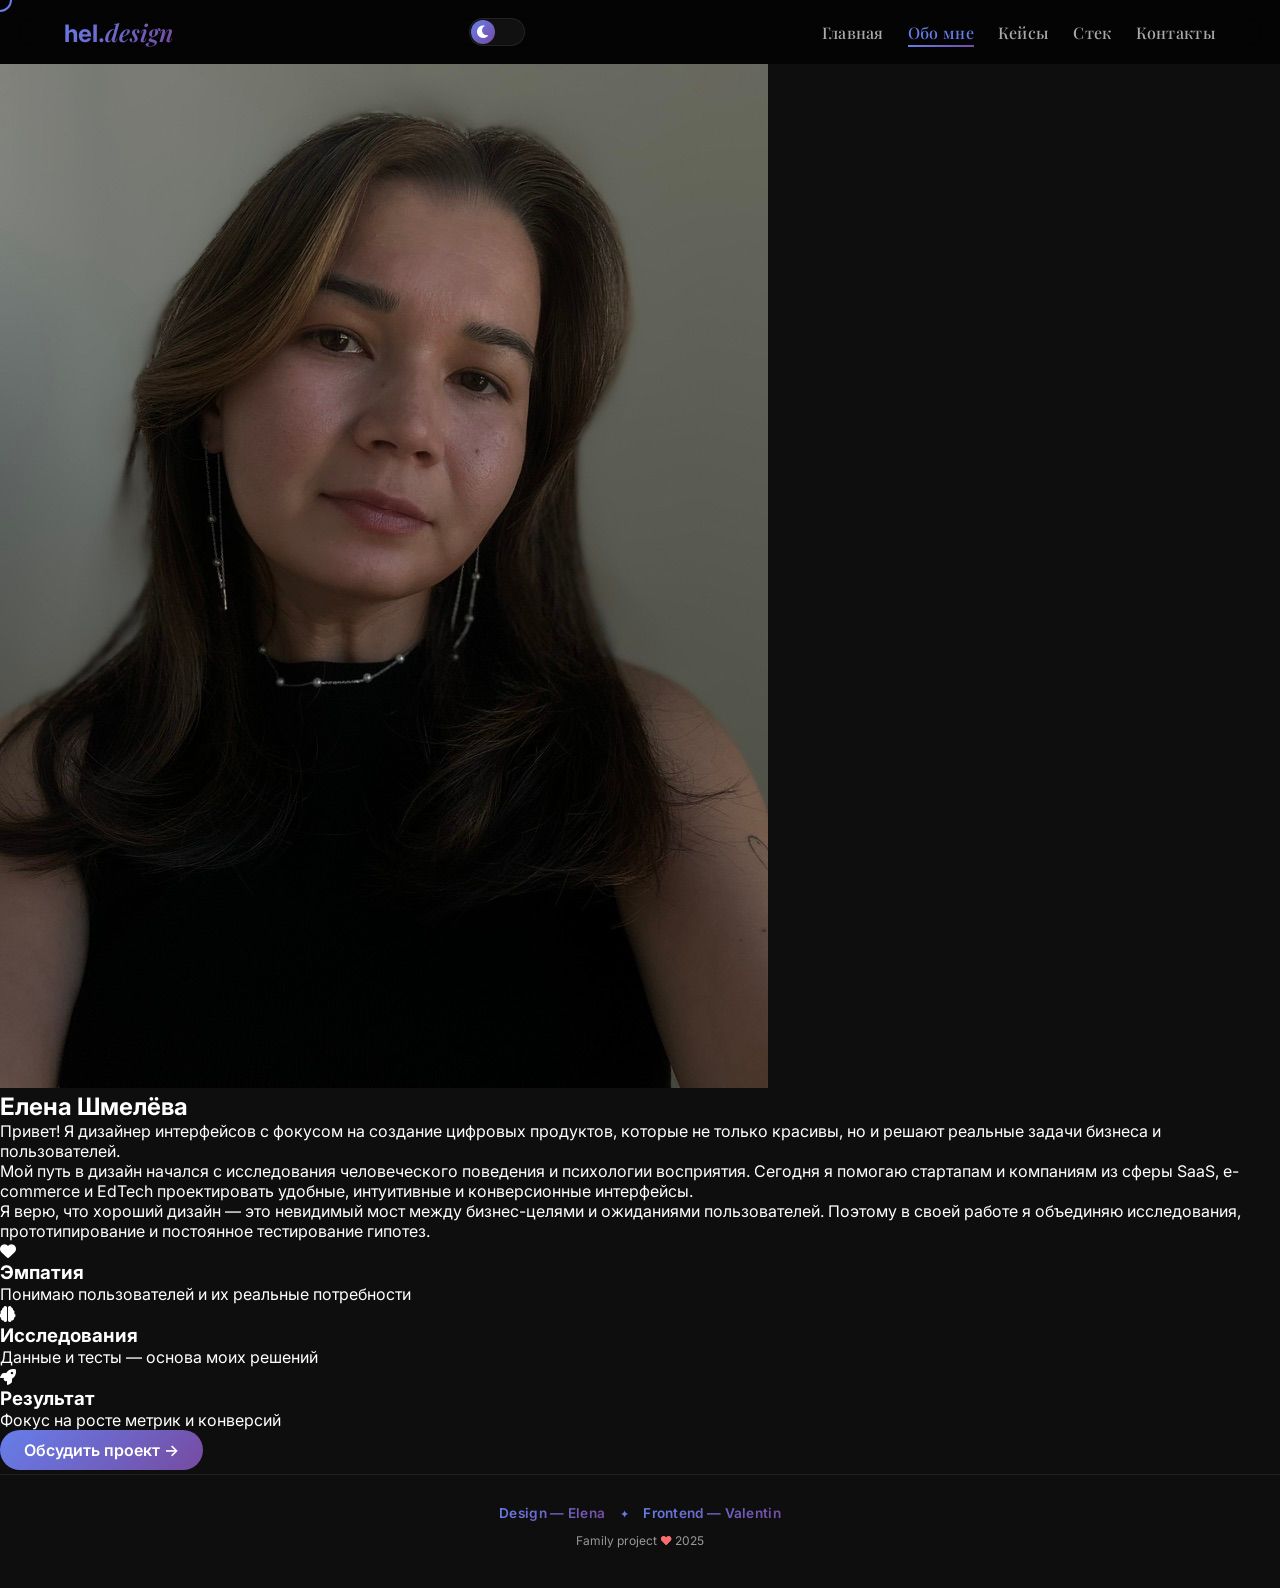
==== about.html @ 21d123be "Create about.html" ====
<!DOCTYPE html>
<html lang="ru">
<head>
    <meta charset="UTF-8">
    <meta name="viewport" content="width=device-width, initial-scale=1.0, viewport-fit=cover">
    <title>hel.design — Обо мне</title>
    <meta name="description" content="UI/UX дизайнер. История, подход, инструменты и ценности.">
    
    <link rel="icon" type="image/svg+xml" href="favicon-dark.svg" id="dynamicFavicon">
    <link rel="alternate icon" href="favicon-dark.svg">
    
    <link href="https://fonts.googleapis.com/css2?family=Inter:opsz,wght@14..32,300..700&display=swap" rel="stylesheet">
    <link href="https://fonts.googleapis.com/css2?family=Playfair+Display:wght@400;500;600;700&display=swap" rel="stylesheet">
    <link rel="stylesheet" href="https://cdnjs.cloudflare.com/ajax/libs/font-awesome/6.0.0-beta3/css/all.min.css">
    <link rel="stylesheet" href="style.css">
    
    <script>
        const savedTheme = localStorage.getItem('theme');
        if (savedTheme === 'light') {
            document.documentElement.setAttribute('data-theme', 'light');
            const favicon = document.getElementById('dynamicFavicon');
            if (favicon) favicon.href = 'favicon-light.svg';
        }
    </script>
</head>
<body>

<div class="custom-cursor"></div>

<header class="header">
    <a href="index.html" class="logo">hel.<span class="logo-serif">design</span></a>
    <div class="theme-switch" id="themeSwitch">
        <div class="theme-switch-track"></div>
        <div class="theme-switch-thumb">
            <i class="fas fa-moon"></i>
            <i class="fas fa-sun"></i>
        </div>
    </div>
    <nav>
        <a href="index.html" class="nav-link">Главная</a>
        <a href="about.html" class="nav-link active">Обо мне</a>
        <a href="index.html#cases" class="nav-link">Кейсы</a>
        <a href="index.html#stack" class="nav-link">Стек</a>
        <a href="index.html#contact" class="nav-link">Контакты</a>
    </nav>
</header>

<section class="about-hero">
    <div class="about-container">
        <div class="about-image">
            <img src="Helena.jpeg" alt="Елена">
        </div>
        <div class="about-text">
            <h1>Елена Шмелёва</h1>
            <p>Привет! Я дизайнер интерфейсов с фокусом на создание цифровых продуктов, которые не только красивы, но и решают реальные задачи бизнеса и пользователей.</p>
            <p>Мой путь в дизайн начался с исследования человеческого поведения и психологии восприятия. Сегодня я помогаю стартапам и компаниям из сферы SaaS, e-commerce и EdTech проектировать удобные, интуитивные и конверсионные интерфейсы.</p>
            <p>Я верю, что хороший дизайн — это невидимый мост между бизнес-целями и ожиданиями пользователей. Поэтому в своей работе я объединяю исследования, прототипирование и постоянное тестирование гипотез.</p>
            
            <div class="values">
                <div class="value-item">
                    <i class="fas fa-heart"></i>
                    <h3>Эмпатия</h3>
                    <p>Понимаю пользователей и их реальные потребности</p>
                </div>
                <div class="value-item">
                    <i class="fas fa-brain"></i>
                    <h3>Исследования</h3>
                    <p>Данные и тесты — основа моих решений</p>
                </div>
                <div class="value-item">
                    <i class="fas fa-rocket"></i>
                    <h3>Результат</h3>
                    <p>Фокус на росте метрик и конверсий</p>
                </div>
            </div>
        </div>
    </div>
</section>

<section class="about-footer">
    <a href="index.html#contact" class="btn-primary">Обсудить проект →</a>
</section>

<footer class="footer">
    <div class="footer-content">
        <p class="footer-roles">
            <span class="role-design">Design — Elena</span>
            <span class="divider">✦</span>
            <span class="role-frontend">Frontend — Valentin</span>
        </p>
        <p class="family-sign">Family project <span class="heart">❤️</span> 2025</p>
    </div>
</footer>

<script>
    const themeSwitch = document.getElementById('themeSwitch');
    const favicon = document.getElementById('dynamicFavicon');
    
    function setTheme(theme) {
        if (theme === 'light') {
            document.documentElement.setAttribute('data-theme', 'light');
            localStorage.setItem('theme', 'light');
            if (favicon) favicon.href = 'favicon-light.svg';
        } else {
            document.documentElement.removeAttribute('data-theme');
            localStorage.setItem('theme', 'dark');
            if (favicon) favicon.href = 'favicon-dark.svg';
        }
    }
    themeSwitch.addEventListener('click', () => {
        const isDark = !document.documentElement.hasAttribute('data-theme');
        setTheme(isDark ? 'light' : 'dark');
    });
    
    const cursor = document.querySelector('.custom-cursor');
    if (cursor && window.innerWidth > 768) {
        document.addEventListener('mousemove', (e) => {
            cursor.style.left = e.clientX + 'px';
            cursor.style.top = e.clientY + 'px';
        });
        const interactive = document.querySelectorAll('a, button, .btn-primary, .social-link, .theme-switch, .nav-link');
        interactive.forEach(el => {
            el.addEventListener('mouseenter', () => {
                cursor.style.width = '40px';
                cursor.style.height = '40px';
                cursor.style.borderColor = 'var(--accent-color)';
                cursor.style.background = 'rgba(102,126,234,0.1)';
            });
            el.addEventListener('mouseleave', () => {
                cursor.style.width = '24px';
                cursor.style.height = '24px';
                cursor.style.borderColor = 'var(--accent-color)';
                cursor.style.background = 'transparent';
            });
        });
    }
</script>
</body>
</html>
---- style.css ----
@import url('https://fonts.googleapis.com/css2?family=Playfair+Display:wght@400;500;600;700&display=swap');
@import url('https://fonts.googleapis.com/css2?family=Space+Grotesk:wght@300;400;500;600;700&display=swap');

:root {
    --bg-primary: #0e0e0e;
    --bg-secondary: #0a0a0a;
    --bg-card: #1a1a1a;
    --text-primary: #ffffff;
    --text-secondary: #aaa;
    --accent-color: #667eea;
    --accent-gradient: linear-gradient(135deg, #667eea, #764ba2);
    --border-color: rgba(255,255,255,0.08);
    --hero-gradient: radial-gradient(circle at 0% 0%, #0e0e0e, #1a1a2e, #2a1a3e);
    --gradient-start: #1a1a2e;
    --gradient-end: #0a0a0a;
    --stats-bg: rgba(255,255,255,0.05);
    --stats-border: rgba(255,255,255,0.08);
    --stats-hover: rgba(255,255,255,0.08);
}

[data-theme="light"] {
    --bg-primary: #f5f0eb;
    --bg-secondary: #efe8e0;
    --bg-card: #ffffff;
    --text-primary: #2c3e2f;
    --text-secondary: #5a6e5d;
    --accent-color: #2d5a2c;
    --accent-gradient: linear-gradient(135deg, #2d5a2c, #4a7c48);
    --border-color: rgba(0,0,0,0.06);
    --hero-gradient: radial-gradient(circle at 0% 0%, #f5f0eb, #e8dfd5, #f0ebe3);
    --gradient-start: #e8dfd5;
    --gradient-end: #dad0c4;
    --stats-bg: rgba(0,0,0,0.03);
    --stats-border: rgba(0,0,0,0.06);
    --stats-hover: rgba(0,0,0,0.05);
}

* {
    margin: 0;
    padding: 0;
    box-sizing: border-box;
}

body {
    font-family: 'Inter', sans-serif;
    background: var(--bg-primary);
    color: var(--text-primary);
    scroll-behavior: smooth;
    overflow-x: hidden;
    transition: background 0.3s ease, color 0.3s ease;
}

@media (min-width: 769px) {
    body {
        cursor: none;
    }
}

.custom-cursor {
    width: 24px;
    height: 24px;
    border: 2px solid var(--accent-color);
    border-radius: 50%;
    position: fixed;
    pointer-events: none;
    z-index: 9999;
    transition: width 0.2s, height 0.2s, background 0.2s, border-color 0.2s;
    transform: translate(-50%, -50%);
    backdrop-filter: blur(2px);
}

.hero {
    padding: 60px 5%;
    background: var(--hero-gradient);
    animation: gradientShift 10s ease infinite;
    background-size: 200% 200%;
    border-bottom: 1px solid var(--border-color);
}

@keyframes gradientShift {
    0% { background-position: 0% 0%; }
    50% { background-position: 100% 100%; }
    100% { background-position: 0% 0%; }
}

.header {
    position: sticky;
    top: 0;
    backdrop-filter: blur(12px);
    background: rgba(0, 0, 0, 0.7);
    display: flex;
    justify-content: space-between;
    align-items: center;
    padding: 16px 5%;
    z-index: 100;
    flex-wrap: wrap;
    gap: 12px;
}

[data-theme="light"] .header {
    background: rgba(245, 240, 235, 0.9);
}

.logo {
    font-family: 'Inter', sans-serif;
    font-size: 1.5rem;
    font-weight: 700;
    background: var(--accent-gradient);
    -webkit-background-clip: text;
    background-clip: text;
    color: transparent;
    text-decoration: none;
    transition: opacity 0.2s;
}

.logo-serif {
    font-family: 'Playfair Display', serif;
    font-weight: 600;
    font-style: italic;
}

.nav-link {
    font-family: 'Playfair Display', serif;
    font-weight: 500;
    letter-spacing: 0.3px;
    color: var(--text-secondary);
    text-decoration: none;
    transition: color 0.2s;
    position: relative;
}

.nav-link::after {
    content: '';
    position: absolute;
    bottom: -4px;
    left: 0;
    width: 0;
    height: 2px;
    background: var(--accent-gradient);
    transition: width 0.3s;
}

.nav-link:hover::after,
.nav-link.active::after {
    width: 100%;
}

.nav-link:hover,
.nav-link.active {
    color: var(--accent-color);
}

.theme-switch {
    position: relative;
    width: 56px;
    height: 28px;
    cursor: pointer;
    flex-shrink: 0;
}

.theme-switch-track {
    position: absolute;
    top: 0;
    left: 0;
    width: 100%;
    height: 100%;
    background: var(--stats-bg);
    border: 1px solid var(--border-color);
    border-radius: 28px;
    transition: all 0.3s;
}

.theme-switch-thumb {
    position: absolute;
    top: 2px;
    left: 2px;
    width: 24px;
    height: 24px;
    background: var(--accent-gradient);
    border-radius: 50%;
    display: flex;
    align-items: center;
    justify-content: center;
    transition: transform 0.3s cubic-bezier(0.2, 0.9, 0.4, 1.1);
    transform: translateX(0);
}

.theme-switch-thumb i {
    font-size: 0.9rem;
    color: white;
    position: absolute;
    transition: opacity 0.2s;
}

.theme-switch-thumb .fa-moon {
    opacity: 1;
}

.theme-switch-thumb .fa-sun {
    opacity: 0;
}

[data-theme="light"] .theme-switch-thumb {
    transform: translateX(28px);
}

[data-theme="light"] .theme-switch-thumb .fa-moon {
    opacity: 0;
}

[data-theme="light"] .theme-switch-thumb .fa-sun {
    opacity: 1;
}

.theme-switch:hover .theme-switch-track {
    border-color: var(--accent-color);
    background: var(--stats-hover);
}

nav {
    display: flex;
    gap: 24px;
}

.hero-container {
    max-width: 1200px;
    margin: 0 auto;
    display: flex;
    align-items: center;
    gap: 60px;
    flex-wrap: wrap;
}

.hero-text {
    flex: 1;
    min-width: 260px;
}

/* Футуристичный шрифт для заголовка */
.futuristic-title {
    font-family: 'Space Grotesk', 'Inter', sans-serif;
    font-weight: 600;
    letter-spacing: -0.02em;
    font-size: clamp(2.2rem, 6vw, 3.5rem);
    line-height: 1.2;
    margin-bottom: 20px;
}

.gradient-text {
    background: var(--accent-gradient);
    -webkit-background-clip: text;
    background-clip: text;
    color: transparent;
}

.hero-text p {
    color: var(--text-secondary);
    font-size: 1rem;
    margin-bottom: 30px;
}

.hero-buttons {
    display: flex;
    gap: 16px;
    flex-wrap: wrap;
    margin-bottom: 24px;
}

.btn-primary, .btn-secondary, .btn-submit, .btn-glass {
    padding: 10px 24px;
    border-radius: 40px;
    text-decoration: none;
    font-weight: 600;
    transition: all 0.3s cubic-bezier(0.2, 0.9, 0.4, 1.1);
    position: relative;
    overflow: hidden;
    display: inline-block;
    border: none;
    cursor: pointer;
}

.btn-primary, .btn-submit {
    background: var(--accent-gradient);
    color: white;
}

.btn-primary::after, .btn-submit::after {
    content: '';
    position: absolute;
    top: 50%;
    left: 50%;
    width: 0;
    height: 0;
    border-radius: 50%;
    background: rgba(255,255,255,0.3);
    transform: translate(-50%, -50%);
    transition: width 0.4s, height 0.4s;
}

.btn-primary:hover::after, .btn-submit:hover::after {
    width: 200%;
    height: 200%;
}

.btn-primary:hover, .btn-submit:hover {
    transform: translateY(-2px);
    filter: brightness(1.05);
}

.btn-glass {
    background: rgba(255, 255, 255, 0.1);
    backdrop-filter: blur(8px);
    color: var(--text-primary);
    border: 1px solid rgba(255, 255, 255, 0.2);
}

.btn-glass:hover {
    background: rgba(255, 255, 255, 0.2);
    transform: translateY(-2px);
}

/* Анимированная градиентная фигура */
.hero-shape {
    flex: 1;
    display: flex;
    justify-content: center;
    align-items: center;
    min-width: 280px;
}

.glowing-sphere {
    position: relative;
    width: 280px;
    height: 280px;
    display: flex;
    justify-content: center;
    align-items: center;
}

.sphere-core {
    position: absolute;
    width: 100%;
    height: 100%;
    background: radial-gradient(circle, var(--accent-color) 0%, rgba(102,126,234,0.2) 70%);
    border-radius: 50%;
    filter: blur(20px);
    opacity: 0.7;
    animation: pulse 3s ease infinite;
}

.sphere-ring {
    position: absolute;
    width: 90%;
    height: 90%;
    border: 2px solid var(--accent-color);
    border-radius: 50%;
    animation: rotate 8s linear infinite;
}

.sphere-ring::before {
    content: '';
    position: absolute;
    top: -8px;
    left: 50%;
    width: 12px;
    height: 12px;
    background: var(--accent-color);
    border-radius: 50%;
    transform: translateX(-50%);
    box-shadow: 0 0 12px var(--accent-color);
}

.sphere-particles {
    position: absolute;
    width: 120%;
    height: 120%;
    background: radial-gradient(circle, rgba(102,126,234,0.3) 1%, transparent 1%);
    background-size: 20px 20px;
    border-radius: 50%;
    animation: rotateReverse 12s linear infinite;
}

@keyframes pulse {
    0%, 100% { transform: scale(1); opacity: 0.6; }
    50% { transform: scale(1.1); opacity: 0.9; }
}

@keyframes rotate {
    from { transform: rotate(0deg); }
    to { transform: rotate(360deg); }
}

@keyframes rotateReverse {
    from { transform: rotate(0deg); }
    to { transform: rotate(-360deg); }
}

.cases {
    padding: 60px 5%;
    max-width: 1400px;
    margin: 0 auto;
    background: var(--bg-primary);
}

.cases h2 {
    margin-bottom: 16px;
    font-size: 1.8rem;
    text-align: center;
}

.cases-note {
    text-align: center;
    font-size: 0.85rem;
    margin-bottom: 40px;
    opacity: 1;
    font-weight: 500;
    background: linear-gradient(135deg, #667eea, #764ba2, #a5b4fc, #667eea);
    background-size: 300% 300%;
    -webkit-background-clip: text;
    background-clip: text;
    color: transparent;
    animation: gentleGlow 4s ease infinite;
}

[data-theme="light"] .cases-note {
    background: linear-gradient(135deg, #2d5a2c, #4a7c48, #6a9c68, #2d5a2c);
    background-size: 300% 300%;
    -webkit-background-clip: text;
    background-clip: text;
    color: transparent;
    animation: gentleGlowLight 4s ease infinite;
}

@keyframes gentleGlow {
    0% {
        background-position: 0% 50%;
        text-shadow: 0 0 2px rgba(102,126,234,0.2);
    }
    50% {
        background-position: 100% 50%;
        text-shadow: 0 0 8px rgba(102,126,234,0.3);
    }
    100% {
        background-position: 0% 50%;
        text-shadow: 0 0 2px rgba(102,126,234,0.2);
    }
}

@keyframes gentleGlowLight {
    0% {
        background-position: 0% 50%;
        text-shadow: 0 0 2px rgba(45,90,44,0.15);
    }
    50% {
        background-position: 100% 50%;
        text-shadow: 0 0 8px rgba(45,90,44,0.25);
    }
    100% {
        background-position: 0% 50%;
        text-shadow: 0 0 2px rgba(45,90,44,0.15);
    }
}

.cases-grid {
    display: grid;
    grid-template-columns: repeat(auto-fill, minmax(280px, 1fr));
    gap: 1.5rem;
    align-items: start;
}

.case {
    background: var(--bg-card);
    border-radius: 24px;
    overflow: hidden;
    text-decoration: none;
    color: var(--text-primary);
    transition: all 0.3s cubic-bezier(0.2, 0.9, 0.4, 1.1);
    display: flex;
    flex-direction: column;
    opacity: 0;
    transform: translateY(30px);
    animation: fadeInUp 0.6s forwards;
    border: 1px solid var(--border-color);
    break-inside: avoid;
    transform-style: preserve-3d;
    perspective: 1000px;
}

.case:hover {
    transform: translateY(-6px) rotateX(2deg) rotateY(2deg) scale(1.02);
    box-shadow: 0 25px 35px rgba(0,0,0,0.3);
}

@keyframes fadeInUp {
    to {
        opacity: 1;
        transform: translateY(0);
    }
}

.size-small {
    grid-row: span 1;
    opacity: 0.9;
    transform: translateY(10px);
}
.size-small:hover {
    transform: translateY(4px) rotateX(2deg) rotateY(2deg) scale(1.02);
}

.size-normal {
    grid-row: span 1;
}

.size-large {
    grid-row: span 2;
}

.size-wide {
    grid-column: span 2;
    grid-row: span 1;
}

.margin-top-20 {
    margin-top: 1.25rem;
}
.margin-top-40 {
    margin-top: 2.5rem;
}
.margin-top--20 {
    margin-top: -1.25rem;
}
.margin-top--40 {
    margin-top: -2.5rem;
}

.case-image {
    width: 100%;
    aspect-ratio: 16 / 9;
    overflow: hidden;
}

.case-image img {
    width: 100%;
    height: 100%;
    object-fit: cover;
    transition: transform 0.5s;
}

.case:hover .case-image img {
    transform: scale(1.05);
}

.case-info {
    padding: 20px;
}

.case-info h3 {
    font-size: 1.2rem;
    margin-bottom: 6px;
}

.case-info p {
    color: var(--text-secondary);
    font-size: 0.85rem;
    line-height: 1.4;
}

.tag {
    display: inline-block;
    background: var(--accent-gradient);
    color: white;
    font-size: 0.7rem;
    padding: 0.2rem 0.8rem;
    border-radius: 20px;
    margin-top: 0.5rem;
}

.case-featured {
    position: relative;
    border: 2px solid var(--accent-color);
    box-shadow: 0 0 20px rgba(102, 126, 234, 0.4);
    transform: scale(1.02);
}

.case-featured:hover {
    transform: translateY(-6px) rotateX(2deg) rotateY(2deg) scale(1.03);
    box-shadow: 0 0 30px rgba(102, 126, 234, 0.6);
}

.featured-badge {
    position: absolute;
    top: 12px;
    right: 12px;
    background: var(--accent-gradient);
    color: white;
    font-size: 0.7rem;
    font-weight: 600;
    padding: 4px 10px;
    border-radius: 20px;
    z-index: 10;
    backdrop-filter: blur(4px);
    box-shadow: 0 2px 8px rgba(0,0,0,0.2);
    letter-spacing: 0.5px;
    white-space: nowrap;
}

[data-theme="light"] .case-featured {
    border: 2px solid var(--accent-color);
    box-shadow: 0 0 20px rgba(45, 90, 44, 0.3);
}

[data-theme="light"] .case-featured:hover {
    box-shadow: 0 0 30px rgba(45, 90, 44, 0.5);
}

.stack {
    padding: 60px 5%;
    background: var(--bg-secondary);
    text-align: center;
}

.stack h2 {
    margin-bottom: 2rem;
    font-size: 1.8rem;
}

.stack-grid {
    display: grid;
    grid-template-columns: repeat(auto-fit, minmax(220px, 1fr));
    gap: 2rem;
    max-width: 1000px;
    margin: 0 auto;
}

.stack-item {
    background: var(--bg-card);
    border-radius: 24px;
    padding: 1.5rem;
    transition: all 0.3s;
    border: 1px solid var(--border-color);
}

.stack-item:hover {
    transform: translateY(-4px);
}

.stack-item i {
    font-size: 2rem;
    color: var(--accent-color);
    margin-bottom: 0.5rem;
}

.stack-item h3 {
    font-size: 1.2rem;
    margin-bottom: 0.5rem;
}

.stack-item p {
    font-size: 0.85rem;
    color: var(--text-secondary);
}

.contact {
    max-width: 700px;
    margin: 0 auto;
    text-align: center;
    padding: 60px 20px 120px;
}

.contact h2 {
    margin-bottom: 16px;
    font-size: 1.8rem;
}

.contact-subtitle {
    color: var(--text-secondary);
    margin-bottom: 30px;
    font-size: 1rem;
}

.contact-form {
    display: flex;
    flex-direction: column;
    gap: 1rem;
    max-width: 500px;
    margin: 0 auto 2rem;
}

.contact-form input,
.contact-form textarea {
    padding: 12px 16px;
    border-radius: 30px;
    border: 1px solid var(--border-color);
    background: var(--stats-bg);
    color: var(--text-primary);
    font-family: inherit;
    font-size: 0.9rem;
    transition: all 0.2s;
}

.contact-form input:focus,
.contact-form textarea:focus {
    outline: none;
    border-color: var(--accent-color);
    background: var(--stats-hover);
}

.contact-form button {
    align-self: center;
    margin-top: 0.5rem;
}

.contact-socials {
    display: flex;
    justify-content: center;
    gap: 32px;
    flex-wrap: wrap;
}

.social-link {
    display: inline-flex;
    align-items: center;
    justify-content: center;
    width: 52px;
    height: 52px;
    background: var(--stats-bg);
    border: 1px solid var(--border-color);
    border-radius: 50%;
    text-decoration: none;
    color: var(--text-secondary);
    transition: all 0.3s cubic-bezier(0.2, 0.9, 0.4, 1.1);
}

.social-link i {
    font-size: 1.5rem;
    transition: transform 0.2s;
}

.social-link:hover {
    background: var(--stats-hover);
    color: var(--accent-color);
    transform: translateY(-3px) scale(1.05);
}

[data-theme="light"] .social-link .fa-telegram-plane,
[data-theme="light"] .social-link .fa-behance {
    color: var(--accent-color) !important;
    transition: color 0.2s ease;
}

[data-theme="light"] .social-link:hover .fa-telegram-plane,
[data-theme="light"] .social-link:hover .fa-behance {
    color: white !important;
}

.footer {
    text-align: center;
    padding: 30px 20px 40px;
    background: var(--bg-primary);
    border-top: 1px solid var(--border-color);
}

.footer-content {
    max-width: 1200px;
    margin: 0 auto;
}

.footer-roles {
    font-size: 0.85rem;
    margin-bottom: 12px;
    letter-spacing: 0.3px;
}

.role-design,
.role-frontend {
    background: var(--accent-gradient);
    -webkit-background-clip: text;
    background-clip: text;
    color: transparent;
    font-weight: 600;
}

.divider {
    margin: 0 10px;
    color: var(--accent-color);
    font-size: 0.7rem;
}

.family-sign {
    font-size: 0.75rem;
    background: linear-gradient(135deg, #888, #aaa);
    -webkit-background-clip: text;
    background-clip: text;
    color: transparent;
    transition: all 0.3s;
}

.family-sign:hover {
    background: var(--accent-gradient);
    -webkit-background-clip: text;
    background-clip: text;
    color: transparent;
}

.heart {
    display: inline-block;
    transition: transform 0.2s;
    color: #ff6b6b;
}

.family-sign:hover .heart {
    transform: scale(1.2);
}

@media (max-width: 900px) {
    .hero-container {
        flex-direction: column;
        text-align: center;
    }
    .hero-buttons {
        justify-content: center;
    }
    .glowing-sphere {
        width: 220px;
        height: 220px;
    }
}

@media (max-width: 768px) {
    .custom-cursor {
        display: none;
    }
    .header {
        justify-content: center;
        flex-wrap: wrap;
    }
    nav {
        order: 3;
        width: 100%;
        justify-content: center;
    }
    .theme-switch {
        order: 2;
    }
    .logo {
        order: 1;
    }
    .cases-grid {
        display: flex;
        flex-direction: column;
    }
    .size-wide, .size-large {
        grid-column: span 1;
        grid-row: span 1;
    }
    .case-featured {
        transform: scale(1);
    }
    .case-featured:hover {
        transform: translateY(-4px) scale(1);
    }
    .featured-badge {
        top: 8px;
        right: 8px;
        font-size: 0.6rem;
        padding: 3px 8px;
        white-space: nowrap;
    }
    .margin-top-20, .margin-top-40, .margin-top--20, .margin-top--40 {
        margin-top: 0;
    }
    .contact {
        padding: 40px 20px 100px;
    }
    .contact-socials {
        gap: 20px;
    }
    .social-link {
        width: 44px;
        height: 44px;
    }
    .social-link i {
        font-size: 1.3rem;
    }
    .footer-roles {
        font-size: 0.7rem;
        display: flex;
        flex-direction: column;
        gap: 6px;
    }
    .divider {
        display: none;
    }
    .stack-grid {
        grid-template-columns: 1fr;
        gap: 1rem;
    }
}

@media (max-width: 480px) {
    .hero {
        padding: 40px 20px;
    }
    .hero-text h1 {
        font-size: 1.5rem;
    }
    .btn-primary, .btn-secondary, .btn-submit, .btn-glass {
        padding: 8px 18px;
        font-size: 0.85rem;
    }
    .contact {
        padding: 40px 20px 80px;
    }
    .featured-badge {
        font-size: 0.55rem;
        padding: 3px 6px;
        top: 6px;
        right: 6px;
    }
    .glowing-sphere {
        width: 180px;
        height: 180px;
    }
}
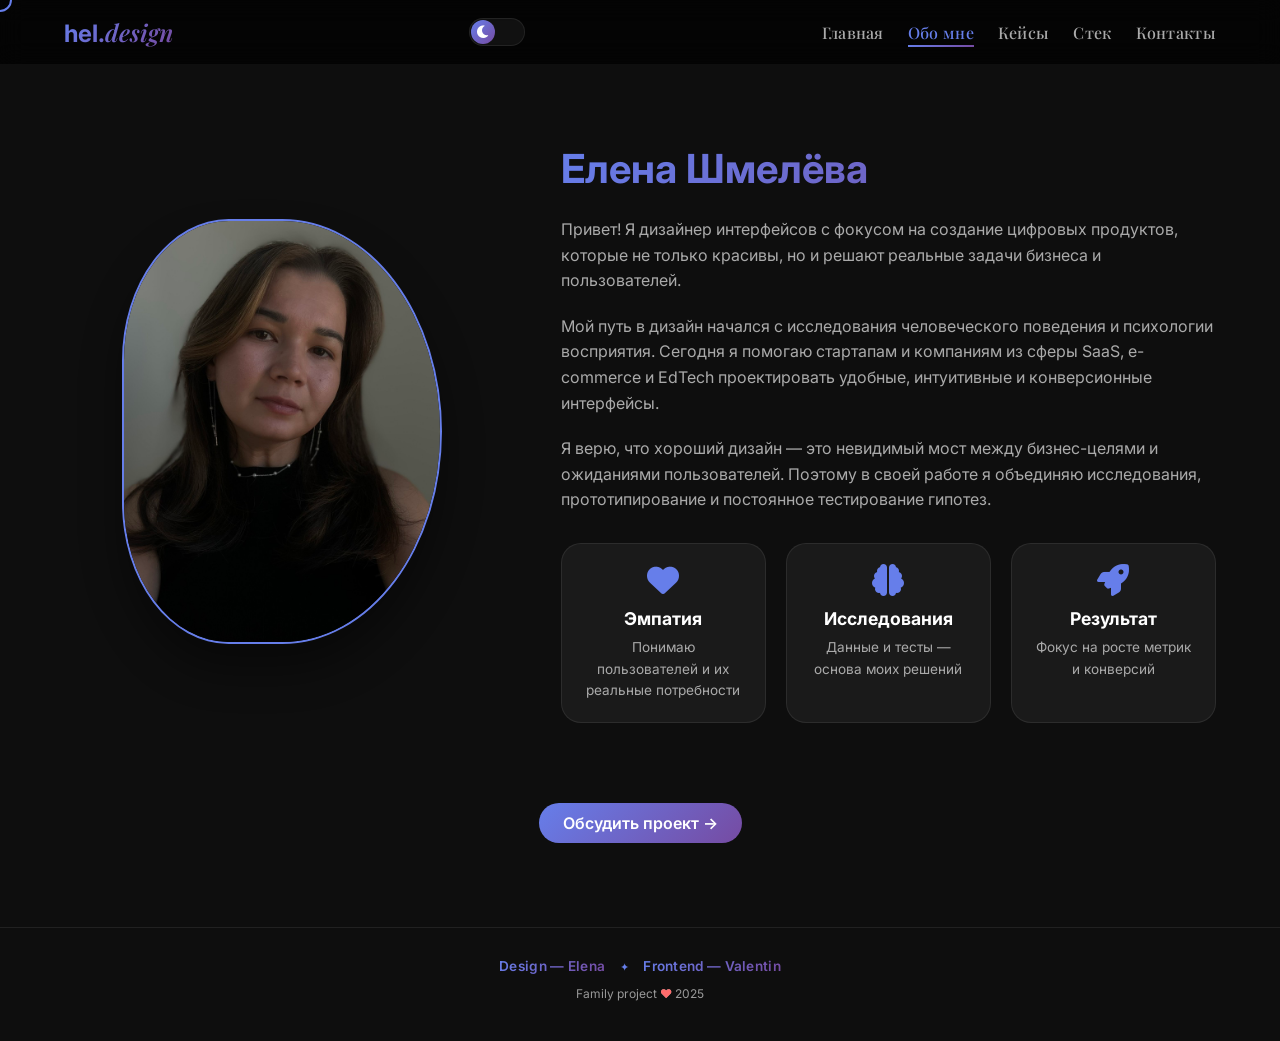
==== commit 01c3fee8: "Update about.html" ====
--- a/about.html
+++ b/about.html
@@ -11,6 +11,7 @@
     
     <link href="https://fonts.googleapis.com/css2?family=Inter:opsz,wght@14..32,300..700&display=swap" rel="stylesheet">
     <link href="https://fonts.googleapis.com/css2?family=Playfair+Display:wght@400;500;600;700&display=swap" rel="stylesheet">
+    <link href="https://fonts.googleapis.com/css2?family=Space+Grotesk:wght@300;400;500;600;700&display=swap" rel="stylesheet">
     <link rel="stylesheet" href="https://cdnjs.cloudflare.com/ajax/libs/font-awesome/6.0.0-beta3/css/all.min.css">
     <link rel="stylesheet" href="style.css">
     
@@ -48,7 +49,7 @@
 <section class="about-hero">
     <div class="about-container">
         <div class="about-image">
-            <img src="Helena.jpeg" alt="Елена">
+            <img src="Helena.jpeg" alt="Елена" onerror="this.src='https://via.placeholder.com/400x400?text=Elena'">
         </div>
         <div class="about-text">
             <h1>Елена Шмелёва</h1>
--- a/style.css
+++ b/style.css
@@ -236,7 +236,6 @@
     min-width: 260px;
 }
 
-/* Футуристичный шрифт для заголовка */
 .futuristic-title {
     font-family: 'Space Grotesk', 'Inter', sans-serif;
     font-weight: 600;
@@ -319,7 +318,6 @@
     transform: translateY(-2px);
 }
 
-/* Анимированная градиентная фигура */
 .hero-shape {
     flex: 1;
     display: flex;
@@ -812,6 +810,97 @@
     transform: scale(1.2);
 }
 
+.about-hero {
+    min-height: 60vh;
+    display: flex;
+    align-items: center;
+    justify-content: center;
+    padding: 80px 5% 40px;
+}
+
+.about-container {
+    max-width: 1200px;
+    margin: 0 auto;
+    display: flex;
+    gap: 60px;
+    align-items: center;
+    flex-wrap: wrap;
+}
+
+.about-image {
+    flex: 1;
+    text-align: center;
+}
+
+.about-image img {
+    max-width: 100%;
+    width: 320px;
+    border-radius: 40% 60% 60% 40%;
+    box-shadow: 0 25px 40px rgba(0,0,0,0.4);
+    border: 2px solid var(--accent-color);
+}
+
+.about-text {
+    flex: 1.5;
+}
+
+.about-text h1 {
+    font-size: 2.5rem;
+    margin-bottom: 24px;
+    background: var(--accent-gradient);
+    -webkit-background-clip: text;
+    background-clip: text;
+    color: transparent;
+}
+
+.about-text p {
+    color: var(--text-secondary);
+    line-height: 1.6;
+    margin-bottom: 20px;
+}
+
+.values {
+    display: flex;
+    gap: 20px;
+    flex-wrap: wrap;
+    margin-top: 30px;
+}
+
+.value-item {
+    flex: 1;
+    background: var(--bg-card);
+    padding: 20px;
+    border-radius: 20px;
+    text-align: center;
+    border: 1px solid var(--border-color);
+    transition: all 0.3s;
+}
+
+.value-item:hover {
+    transform: translateY(-5px);
+}
+
+.value-item i {
+    font-size: 2rem;
+    color: var(--accent-color);
+    margin-bottom: 12px;
+}
+
+.value-item h3 {
+    font-size: 1.1rem;
+    margin-bottom: 8px;
+}
+
+.value-item p {
+    font-size: 0.85rem;
+    margin-bottom: 0;
+}
+
+.about-footer {
+    text-align: center;
+    padding: 40px 20px 80px;
+}
+
 @media (max-width: 900px) {
     .hero-container {
         flex-direction: column;
@@ -895,6 +984,16 @@
         grid-template-columns: 1fr;
         gap: 1rem;
     }
+    .about-container {
+        flex-direction: column;
+        text-align: center;
+    }
+    .about-image img {
+        width: 240px;
+    }
+    .about-text h1 {
+        font-size: 2rem;
+    }
 }
 
 @media (max-width: 480px) {
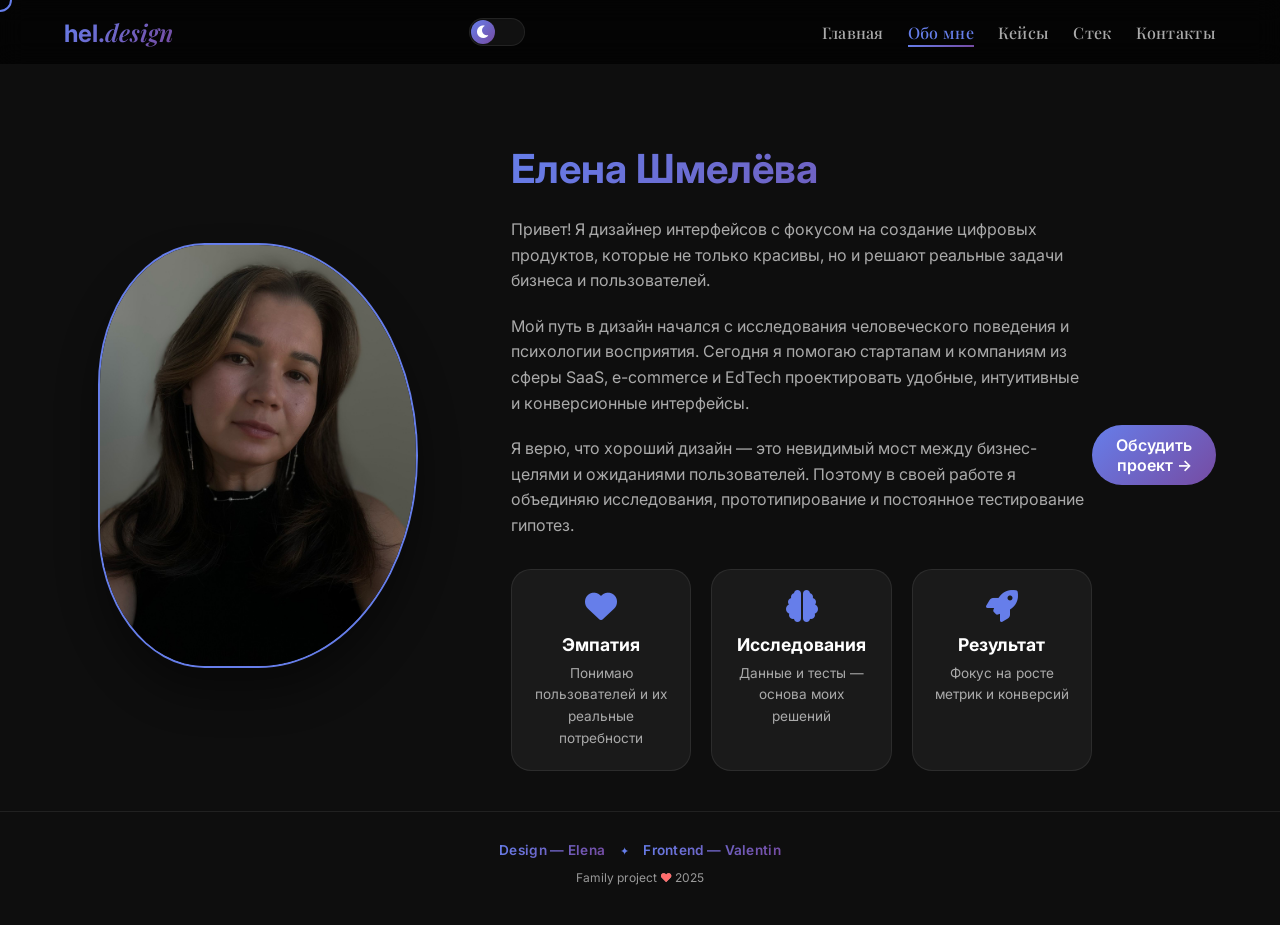
==== commit a4c3b1cf: "Update about.html" ====
--- a/about.html
+++ b/about.html
@@ -76,10 +76,11 @@
             </div>
         </div>
     </div>
-</section>
-
-<section class="about-footer">
-    <a href="index.html#contact" class="btn-primary">Обсудить проект →</a>
+    
+    <!-- КНОПКА ПО ЦЕНТРУ -->
+    <div class="about-button-wrapper">
+        <a href="index.html#contact" class="btn-primary">Обсудить проект →</a>
+    </div>
 </section>
 
 <footer class="footer">
--- a/style.css
+++ b/style.css
@@ -1021,3 +1021,44 @@
         height: 180px;
     }
 }
+/* ===== КНОПКА НА СТРАНИЦЕ "ОБО МНЕ" ПО ЦЕНТРУ ===== */
+.about-button-wrapper {
+    text-align: center;
+    margin-top: 40px;
+    margin-bottom: 40px;
+}
+
+/* ===== УСИЛЕННЫЙ 3D-ЭФФЕКТ ДЛЯ КАРТОЧЕК ===== */
+.case {
+    transition: all 0.3s cubic-bezier(0.2, 0.9, 0.4, 1.1);
+    transform-style: preserve-3d;
+    perspective: 1000px;
+}
+
+.case:hover {
+    transform: translateY(-8px) rotateX(3deg) rotateY(3deg) scale(1.02);
+    box-shadow: 0 25px 35px rgba(0,0,0,0.3);
+}
+
+/* ===== ПЛАВНОЕ УВЕЛИЧЕНИЕ КАРТИНКИ ВНУТРИ РАМКИ ===== */
+.case-image {
+    width: 100%;
+    aspect-ratio: 16 / 9;
+    overflow: hidden;
+}
+
+.case-image img {
+    width: 100%;
+    height: 100%;
+    object-fit: cover;
+    transition: transform 0.4s cubic-bezier(0.2, 0.9, 0.4, 1.1);
+}
+
+.case:hover .case-image img {
+    transform: scale(1.08);
+}
+
+/* ===== ДОПОЛНИТЕЛЬНО: УВЕЛИЧЕНИЕ И ДЛЯ ИЗБРАННОГО КЕЙСА ===== */
+.case-featured:hover .case-image img {
+    transform: scale(1.08);
+}
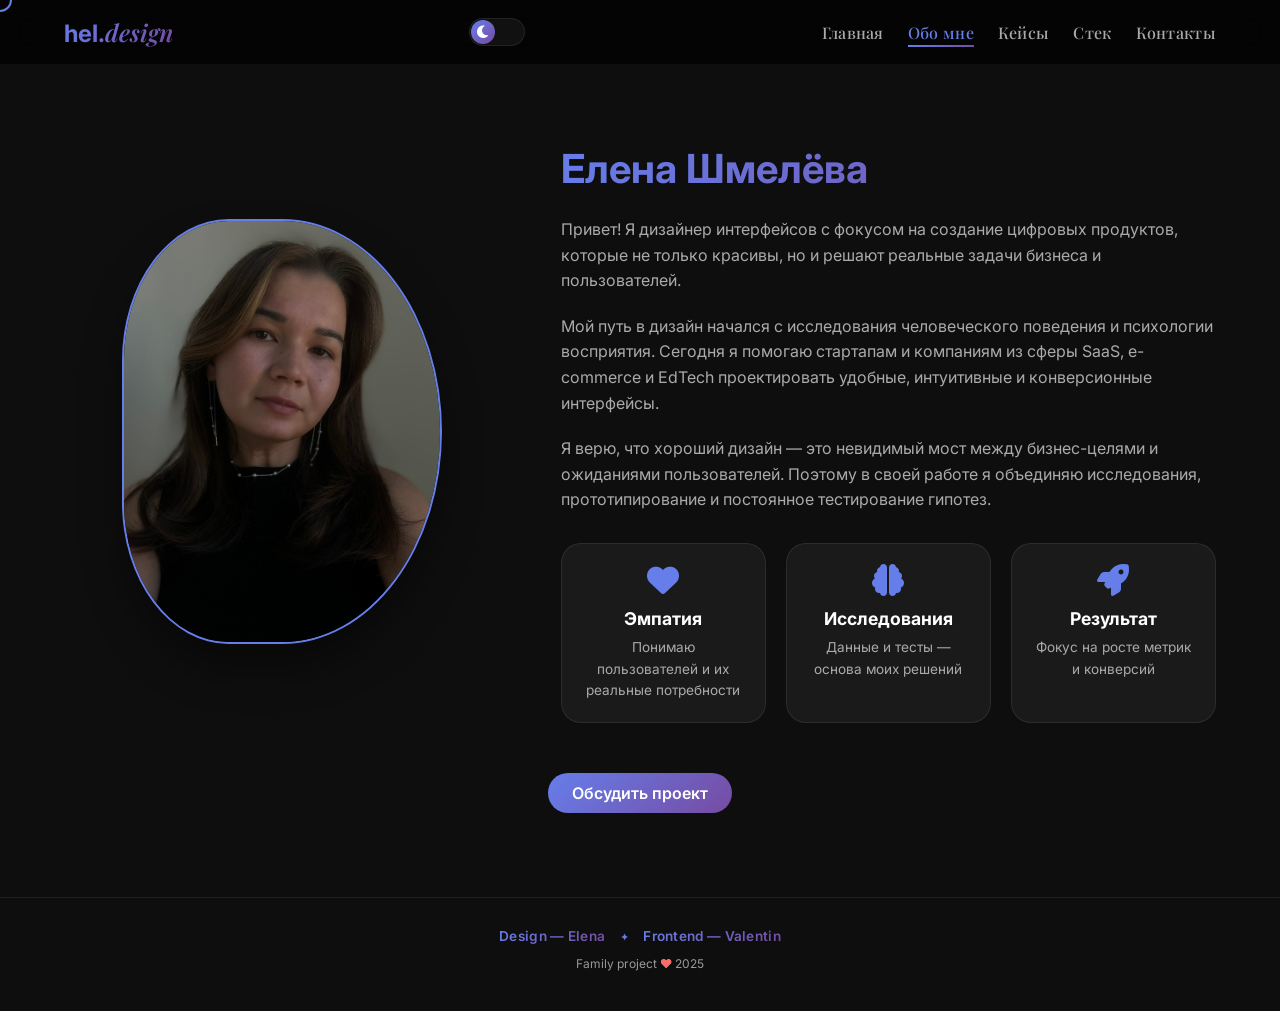
==== commit 7819e5a0: "Update about.html" ====
--- a/about.html
+++ b/about.html
@@ -9,9 +9,11 @@
     <link rel="icon" type="image/svg+xml" href="favicon-dark.svg" id="dynamicFavicon">
     <link rel="alternate icon" href="favicon-dark.svg">
     
+    <link rel="preconnect" href="https://fonts.googleapis.com">
+    <link rel="preconnect" href="https://fonts.gstatic.com" crossorigin>
     <link href="https://fonts.googleapis.com/css2?family=Inter:opsz,wght@14..32,300..700&display=swap" rel="stylesheet">
     <link href="https://fonts.googleapis.com/css2?family=Playfair+Display:wght@400;500;600;700&display=swap" rel="stylesheet">
-    <link href="https://fonts.googleapis.com/css2?family=Space+Grotesk:wght@300;400;500;600;700&display=swap" rel="stylesheet">
+    <link href="https://fonts.googleapis.com/css2?family=Manrope:wght@300;400;500;600;700&display=swap" rel="stylesheet">
     <link rel="stylesheet" href="https://cdnjs.cloudflare.com/ajax/libs/font-awesome/6.0.0-beta3/css/all.min.css">
     <link rel="stylesheet" href="style.css">
     
@@ -77,9 +79,9 @@
         </div>
     </div>
     
-    <!-- КНОПКА ПО ЦЕНТРУ -->
+    <!-- КНОПКА БЕЗ СТРЕЛКИ -->
     <div class="about-button-wrapper">
-        <a href="index.html#contact" class="btn-primary">Обсудить проект →</a>
+        <a href="index.html#contact" class="btn-primary">Обсудить проект</a>
     </div>
 </section>
 
--- a/style.css
+++ b/style.css
@@ -1,5 +1,5 @@
 @import url('https://fonts.googleapis.com/css2?family=Playfair+Display:wght@400;500;600;700&display=swap');
-@import url('https://fonts.googleapis.com/css2?family=Space+Grotesk:wght@300;400;500;600;700&display=swap');
+@import url('https://fonts.googleapis.com/css2?family=Manrope:wght@300;400;500;600;700&display=swap');
 
 :root {
     --bg-primary: #0e0e0e;
@@ -237,10 +237,10 @@
 }
 
 .futuristic-title {
-    font-family: 'Space Grotesk', 'Inter', sans-serif;
-    font-weight: 600;
+    font-family: 'Manrope', 'Inter', sans-serif;
+    font-weight: 700;
     letter-spacing: -0.02em;
-    font-size: clamp(2.2rem, 6vw, 3.5rem);
+    font-size: clamp(2rem, 6vw, 3.5rem);
     line-height: 1.2;
     margin-bottom: 20px;
 }
@@ -485,7 +485,7 @@
 }
 
 .case:hover {
-    transform: translateY(-6px) rotateX(2deg) rotateY(2deg) scale(1.02);
+    transform: translateY(-8px) rotateX(3deg) rotateY(3deg) scale(1.02);
     box-shadow: 0 25px 35px rgba(0,0,0,0.3);
 }
 
@@ -541,11 +541,11 @@
     width: 100%;
     height: 100%;
     object-fit: cover;
-    transition: transform 0.5s;
+    transition: transform 0.4s cubic-bezier(0.2, 0.9, 0.4, 1.1);
 }
 
 .case:hover .case-image img {
-    transform: scale(1.05);
+    transform: scale(1.08);
 }
 
 .case-info {
@@ -581,8 +581,12 @@
 }
 
 .case-featured:hover {
-    transform: translateY(-6px) rotateX(2deg) rotateY(2deg) scale(1.03);
+    transform: translateY(-8px) rotateX(3deg) rotateY(3deg) scale(1.03);
     box-shadow: 0 0 30px rgba(102, 126, 234, 0.6);
+}
+
+.case-featured:hover .case-image img {
+    transform: scale(1.08);
 }
 
 .featured-badge {
@@ -813,6 +817,7 @@
 .about-hero {
     min-height: 60vh;
     display: flex;
+    flex-direction: column;
     align-items: center;
     justify-content: center;
     padding: 80px 5% 40px;
@@ -896,9 +901,10 @@
     margin-bottom: 0;
 }
 
-.about-footer {
+.about-button-wrapper {
     text-align: center;
-    padding: 40px 20px 80px;
+    margin-top: 50px;
+    margin-bottom: 40px;
 }
 
 @media (max-width: 900px) {
@@ -994,6 +1000,10 @@
     .about-text h1 {
         font-size: 2rem;
     }
+    .about-button-wrapper {
+        margin-top: 30px;
+        margin-bottom: 30px;
+    }
 }
 
 @media (max-width: 480px) {
@@ -1020,45 +1030,8 @@
         width: 180px;
         height: 180px;
     }
-}
-/* ===== КНОПКА НА СТРАНИЦЕ "ОБО МНЕ" ПО ЦЕНТРУ ===== */
-.about-button-wrapper {
-    text-align: center;
-    margin-top: 40px;
-    margin-bottom: 40px;
-}
-
-/* ===== УСИЛЕННЫЙ 3D-ЭФФЕКТ ДЛЯ КАРТОЧЕК ===== */
-.case {
-    transition: all 0.3s cubic-bezier(0.2, 0.9, 0.4, 1.1);
-    transform-style: preserve-3d;
-    perspective: 1000px;
-}
-
-.case:hover {
-    transform: translateY(-8px) rotateX(3deg) rotateY(3deg) scale(1.02);
-    box-shadow: 0 25px 35px rgba(0,0,0,0.3);
-}
-
-/* ===== ПЛАВНОЕ УВЕЛИЧЕНИЕ КАРТИНКИ ВНУТРИ РАМКИ ===== */
-.case-image {
-    width: 100%;
-    aspect-ratio: 16 / 9;
-    overflow: hidden;
-}
-
-.case-image img {
-    width: 100%;
-    height: 100%;
-    object-fit: cover;
-    transition: transform 0.4s cubic-bezier(0.2, 0.9, 0.4, 1.1);
-}
-
-.case:hover .case-image img {
-    transform: scale(1.08);
-}
-
-/* ===== ДОПОЛНИТЕЛЬНО: УВЕЛИЧЕНИЕ И ДЛЯ ИЗБРАННОГО КЕЙСА ===== */
-.case-featured:hover .case-image img {
-    transform: scale(1.08);
-}
+    .about-button-wrapper {
+        margin-top: 20px;
+        margin-bottom: 20px;
+    }
+}
